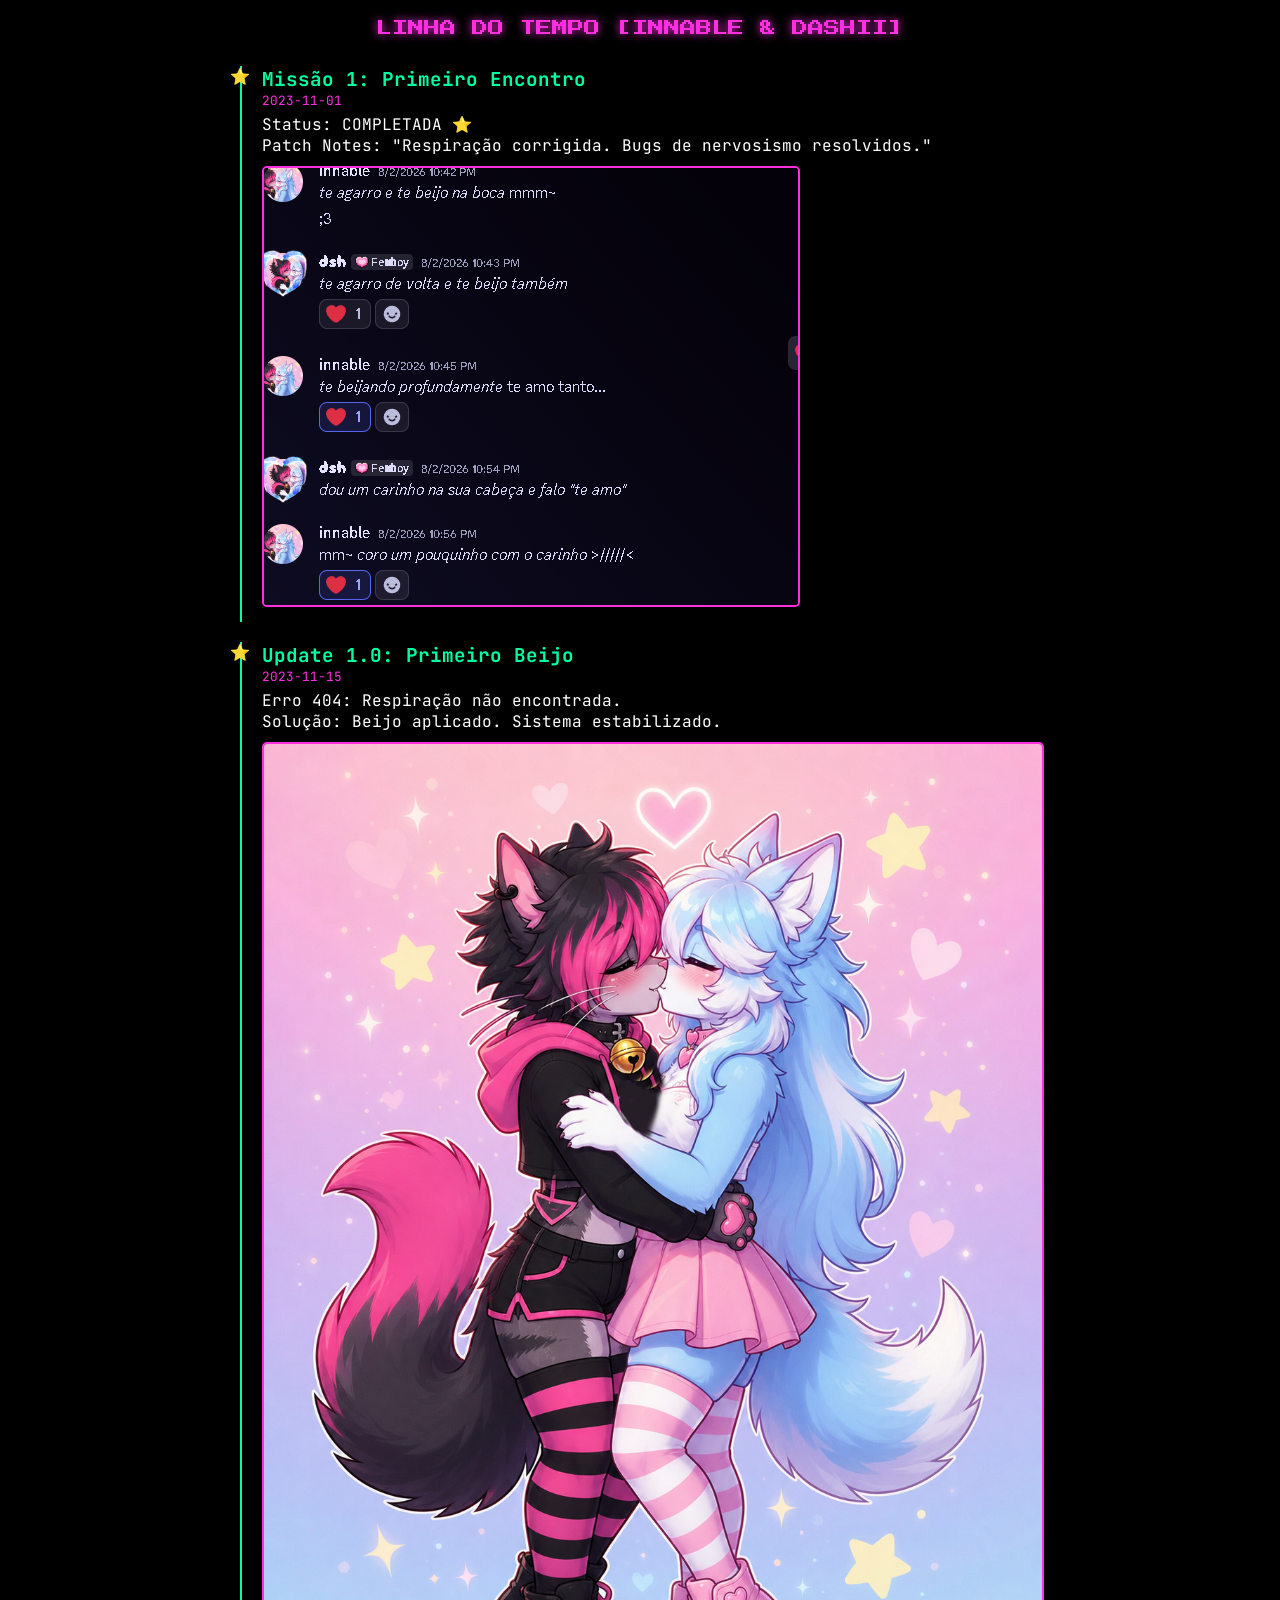
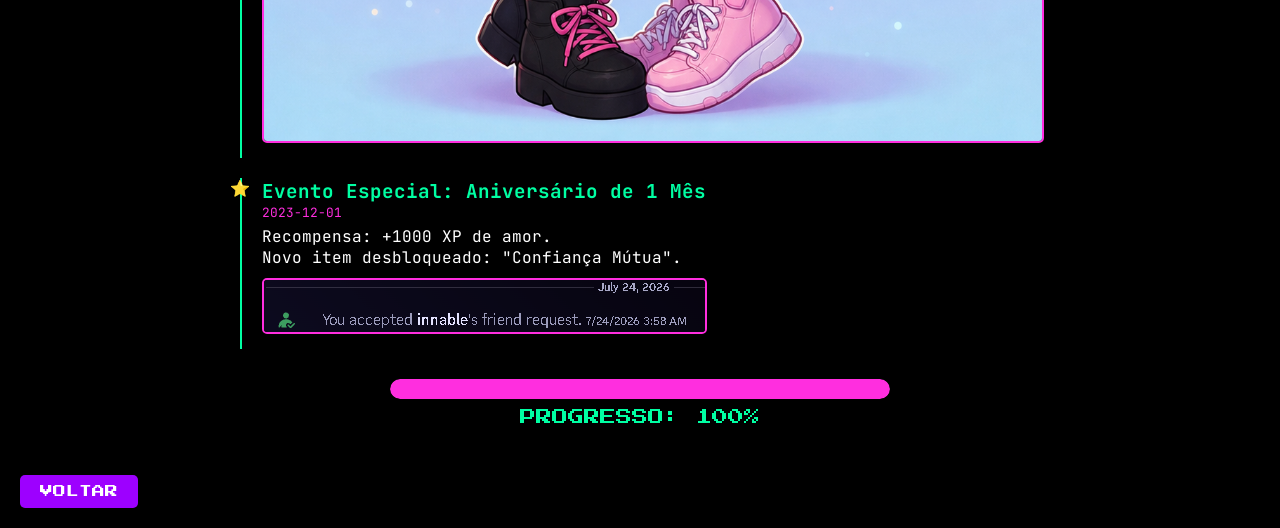
==== nossa-historia.html @ 48fbaf33 "v0.0.0.2 fix 404 error" ====
<!DOCTYPE html>
<html lang="pt-BR">
<head>
    <meta charset="UTF-8">
    <meta name="viewport" content="width=device-width, initial-scale=1.0">
    <title>Nossa História | Innable & Dashii</title>
    <!-- Fontes -->
    <link href="https://fonts.googleapis.com/css2?family=Press+Start+2P&display=swap" rel="stylesheet">
    <link href="https://fonts.googleapis.com/css2?family=JetBrains+Mono:wght@400;700&display=swap" rel="stylesheet">
    <style>
        /* Reset básico */
        body, h1, p {
            margin: 0;
            padding: 0;
        }

        /* Estilos globais */
        body {
            background-color: #000;
            color: #FFF;
            font-family: 'JetBrains Mono', monospace;
            padding: 20px;
            min-height: 100vh;
        }

        /* Título (estilo retro-game) */
        .title {
            font-family: 'Press Start 2P', cursive;
            color: #FF2EDF;
            text-align: center;
            margin-bottom: 30px;
            text-shadow: 0 0 10px #FF2EDF;
        }

        /* Linha do tempo */
        .timeline {
            max-width: 800px;
            margin: 0 auto;
        }

        /* Evento da linha do tempo */
        .event {
            border-left: 2px solid #00FFA3;
            padding-left: 20px;
            margin: 20px 0;
            position: relative;
        }

        /* Estrela antes do evento (⭐) */
        .event::before {
            content: "⭐";
            color: #FF2EDF;
            position: absolute;
            left: -12px;
            top: 0;
        }

        /* Título do evento */
        .event-title {
            color: #00FFA3;
            font-weight: bold;
            font-size: 1.2em;
        }

        /* Data do evento */
        .event-date {
            color: #FF2EDF;
            font-size: 0.8em;
        }

        /* Descrição do evento */
        .event-description {
            margin-top: 5px;
            color: #FFF;
        }

        /* Foto do evento */
        .event-photo {
            max-width: 100%;
            border-radius: 5px;
            margin: 10px 0;
            border: 2px solid #FF2EDF;
        }

        /* Barra de progresso */
        .progress-container {
            text-align: center;
            margin: 30px 0;
        }

        .progress-bar {
            background-color: #111;
            height: 20px;
            border-radius: 10px;
            width: 80%;
            max-width: 500px;
            margin: 0 auto;
            overflow: hidden;
        }

        .progress {
            background-color: #FF2EDF;
            height: 100%;
            width: 75%; /* Ajuste conforme o tempo de namoro */
            border-radius: 10px;
            transition: width 2s;
        }

        .progress-text {
            color: #00FFA3;
            font-family: 'Press Start 2P', cursive;
            margin-top: 10px;
        }

        /* Botão de voltar */
        .back-button {
            background-color: #9D00FF;
            color: #FFF;
            border: none;
            padding: 10px 20px;
            border-radius: 5px;
            font-family: 'Press Start 2P', cursive;
            font-size: 0.8em;
            cursor: pointer;
            margin-top: 20px;
            transition: all 0.3s;
        }

        .back-button:hover {
            background-color: #FF2EDF;
            transform: scale(1.05);
        }
    </style>
</head>
<body>
    <!-- Título -->
    <div class="title">LINHA DO TEMPO [INNABLE & DASHII]</div>

    <!-- Linha do tempo -->
    <div class="timeline">
        <!-- Evento 1: Primeiro Encontro -->
        <div class="event">
            <div class="event-title">Missão 1: Primeiro Encontro</div>
            <div class="event-date">2023-11-01</div>
            <div class="event-description">
                Status: COMPLETADA ⭐<br>
                Patch Notes: "Respiração corrigida. Bugs de nervosismo resolvidos."
            </div>
            <img src="assets/primeiro-encontro.jpg" alt="Primeiro encontro" class="event-photo">
        </div>

        <!-- Evento 2: Primeiro Beijo -->
        <div class="event">
            <div class="event-title">Update 1.0: Primeiro Beijo</div>
            <div class="event-date">2023-11-15</div>
            <div class="event-description">
                Erro 404: Respiração não encontrada.<br>
                Solução: Beijo aplicado. Sistema estabilizado.
            </div>
            <img src="assets/primeiro-beijo.jpg" alt="Primeiro beijo" class="event-photo">
        </div>

        <!-- Evento 3: Aniversário de 1 Mês -->
        <div class="event">
            <div class="event-title">Evento Especial: Aniversário de 1 Mês</div>
            <div class="event-date">2023-12-01</div>
            <div class="event-description">
                Recompensa: +1000 XP de amor.<br>
                Novo item desbloqueado: "Confiança Mútua".
            </div>
            <img src="assets/1-mes.jpg" alt=" de namoro" class="event-photo">
        </div>

        <!-- Adicione mais eventos aqui! -->
    </div>
    

    <!-- Barra de progresso -->
    <div class="progress-container">
        <div class="progress-bar">
            <div class="progress" id="progress"></div>
        </div>
        <div class="progress-text">PROGRESSO: <span id="progress-text">75%</span></div>
    </div>

    <!-- Botão de voltar -->
    <button class="back-button" onclick="window.location.href='index.html'">VOLTAR</button>

    <script>
        // Calcula o progresso do namoro (ajuste a data inicial)
        const startDate = new Date('2023-11-01'); // Data que começaram a namorar
        const now = new Date();
        const diffTime = Math.abs(now - startDate);
        const diffDays = Math.ceil(diffTime / (1000 * 60 * 60 * 24));

        // Supondo que o namoro dure 1 ano (365 dias)
        const progressPercentage = Math.min((diffDays / 365) * 100, 100);
        document.getElementById('progress').style.width = `${progressPercentage}%`;
        document.getElementById('progress-text').textContent = `${Math.round(progressPercentage)}%`;
    </script>
</body>
</html>
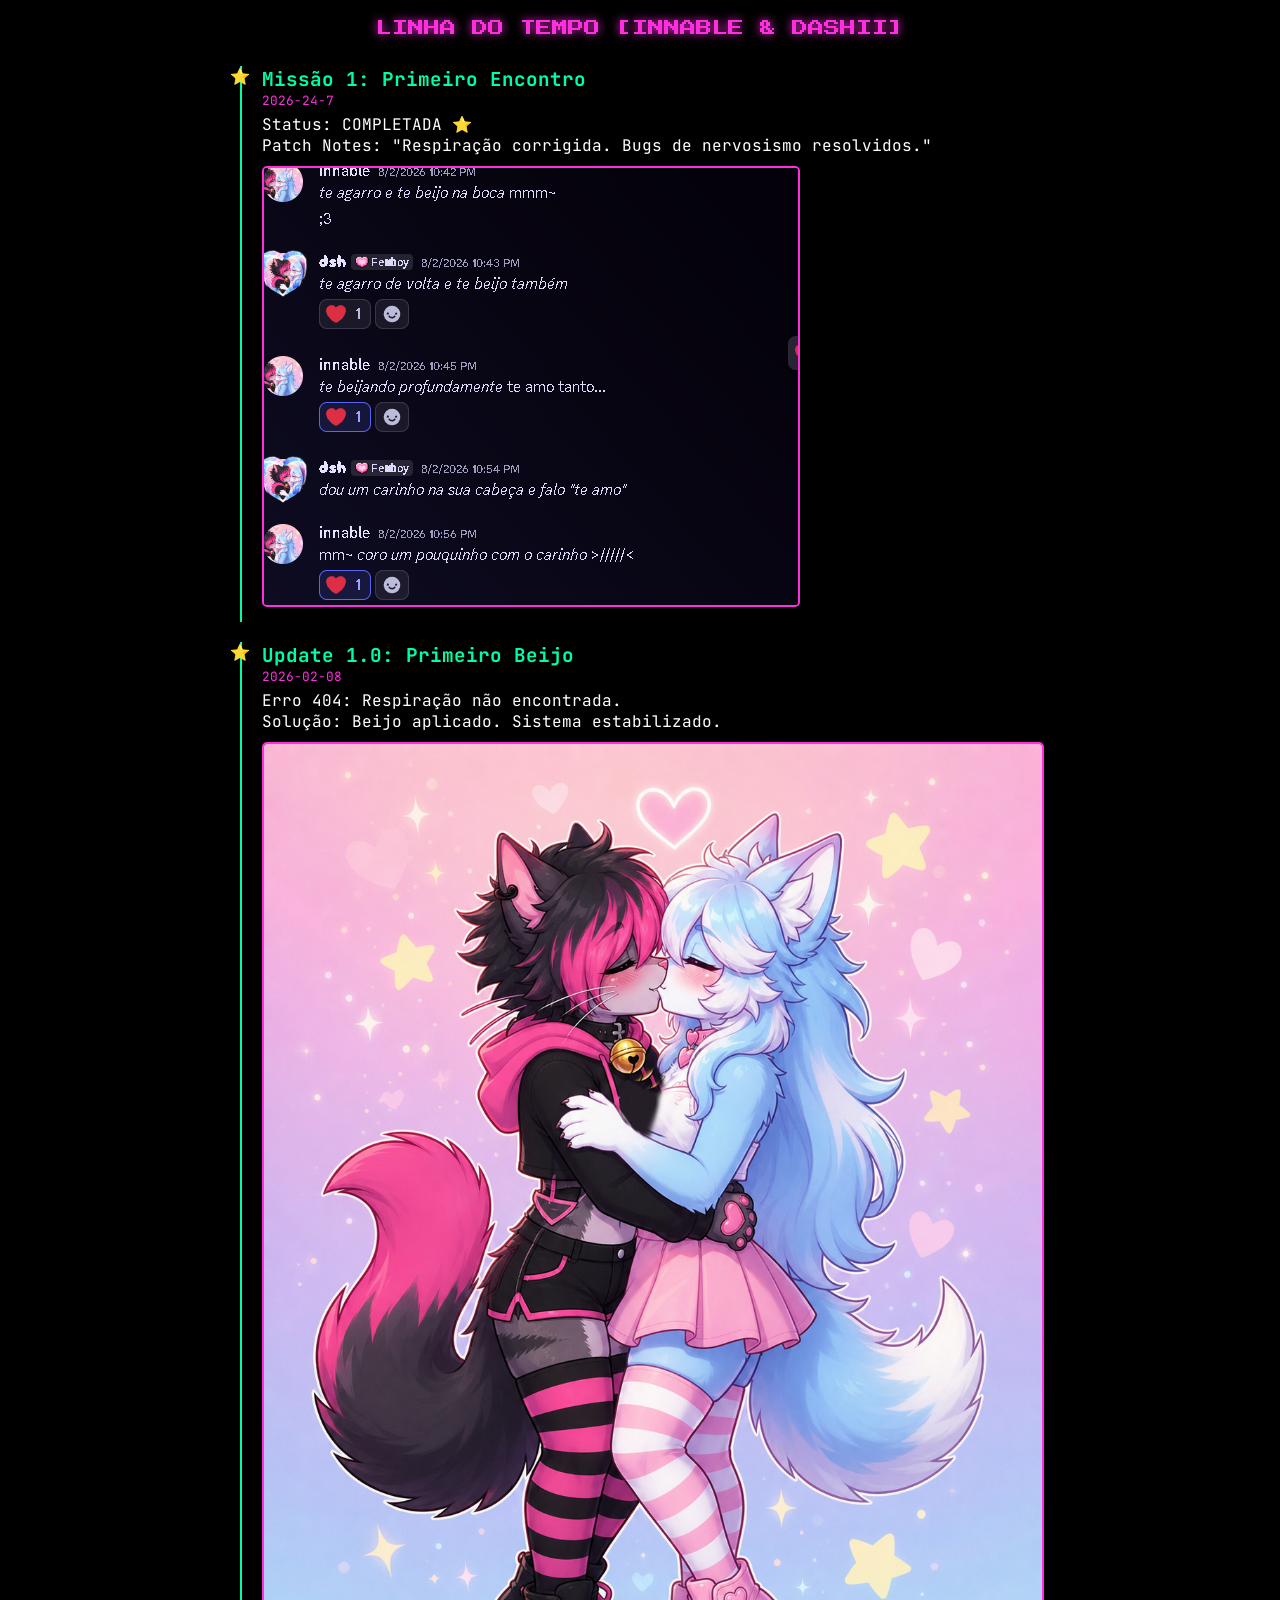
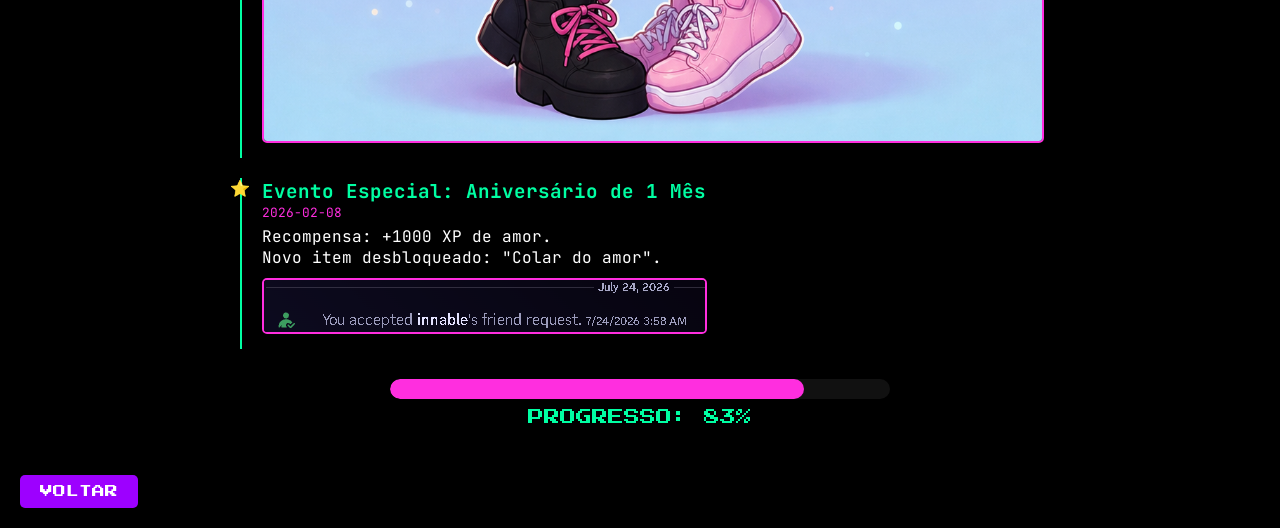
==== commit 0b4f261a: "Update nossa-historia.html" ====
--- a/nossa-historia.html
+++ b/nossa-historia.html
@@ -141,7 +141,7 @@
         <!-- Evento 1: Primeiro Encontro -->
         <div class="event">
             <div class="event-title">Missão 1: Primeiro Encontro</div>
-            <div class="event-date">2023-11-01</div>
+            <div class="event-date">2026-24-7</div>
             <div class="event-description">
                 Status: COMPLETADA ⭐<br>
                 Patch Notes: "Respiração corrigida. Bugs de nervosismo resolvidos."
@@ -152,7 +152,7 @@
         <!-- Evento 2: Primeiro Beijo -->
         <div class="event">
             <div class="event-title">Update 1.0: Primeiro Beijo</div>
-            <div class="event-date">2023-11-15</div>
+            <div class="event-date">2026-02-08</div>
             <div class="event-description">
                 Erro 404: Respiração não encontrada.<br>
                 Solução: Beijo aplicado. Sistema estabilizado.
@@ -163,10 +163,10 @@
         <!-- Evento 3: Aniversário de 1 Mês -->
         <div class="event">
             <div class="event-title">Evento Especial: Aniversário de 1 Mês</div>
-            <div class="event-date">2023-12-01</div>
+            <div class="event-date">2026-02-08</div>
             <div class="event-description">
                 Recompensa: +1000 XP de amor.<br>
-                Novo item desbloqueado: "Confiança Mútua".
+                Novo item desbloqueado: "Colar do amor".
             </div>
             <img src="assets/1-mes.jpg" alt=" de namoro" class="event-photo">
         </div>
@@ -188,7 +188,7 @@
 
     <script>
         // Calcula o progresso do namoro (ajuste a data inicial)
-        const startDate = new Date('2023-11-01'); // Data que começaram a namorar
+        const startDate = new Date('2026-02-08'); // Data que começaram a namorar
         const now = new Date();
         const diffTime = Math.abs(now - startDate);
         const diffDays = Math.ceil(diffTime / (1000 * 60 * 60 * 24));
@@ -199,4 +199,4 @@
         document.getElementById('progress-text').textContent = `${Math.round(progressPercentage)}%`;
     </script>
 </body>
-</html>+</html>
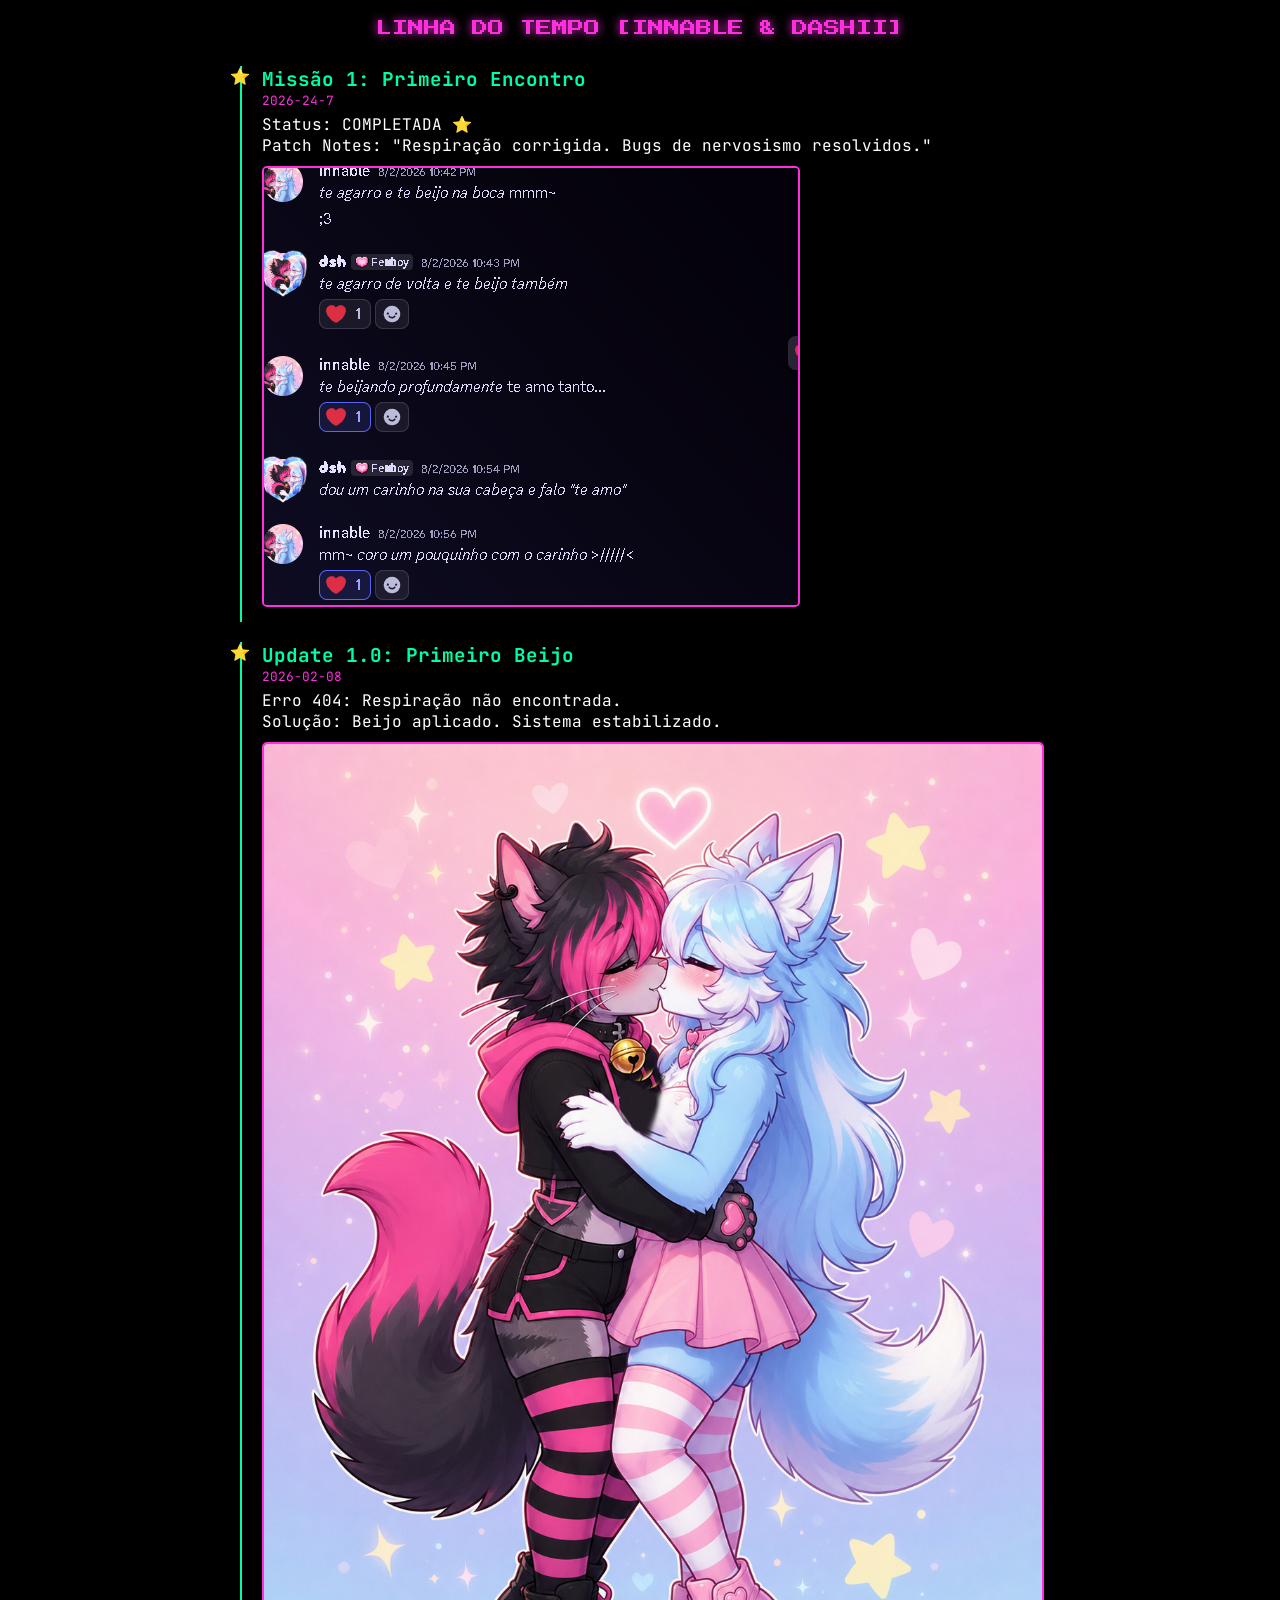
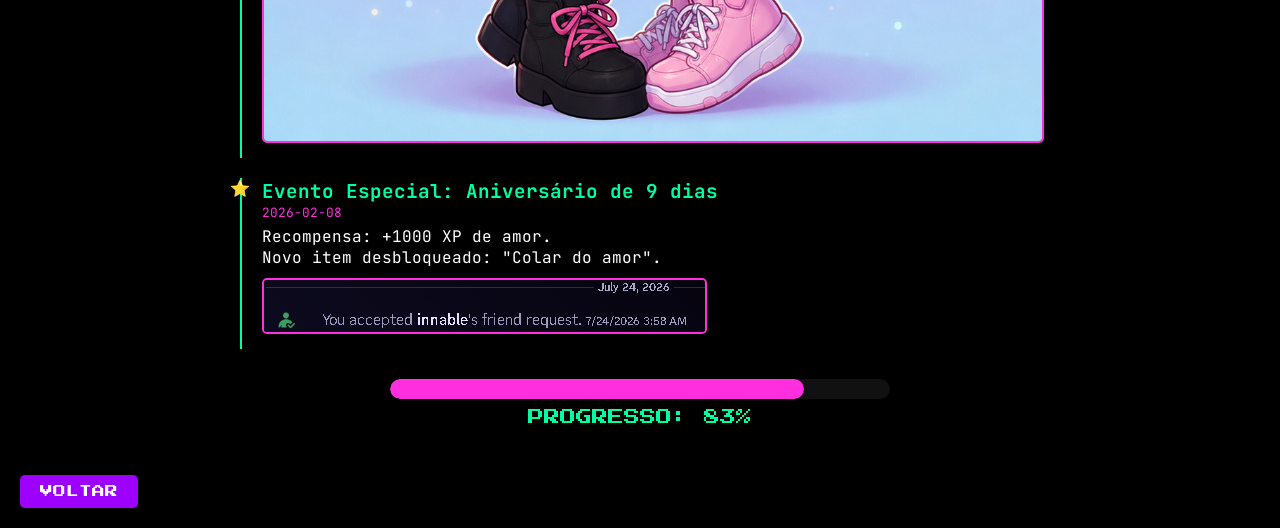
==== commit 4cce240d: "Update nossa-historia.html" ====
--- a/nossa-historia.html
+++ b/nossa-historia.html
@@ -162,7 +162,7 @@
 
         <!-- Evento 3: Aniversário de 1 Mês -->
         <div class="event">
-            <div class="event-title">Evento Especial: Aniversário de 1 Mês</div>
+            <div class="event-title">Evento Especial: Aniversário de 9 dias</div>
             <div class="event-date">2026-02-08</div>
             <div class="event-description">
                 Recompensa: +1000 XP de amor.<br>
